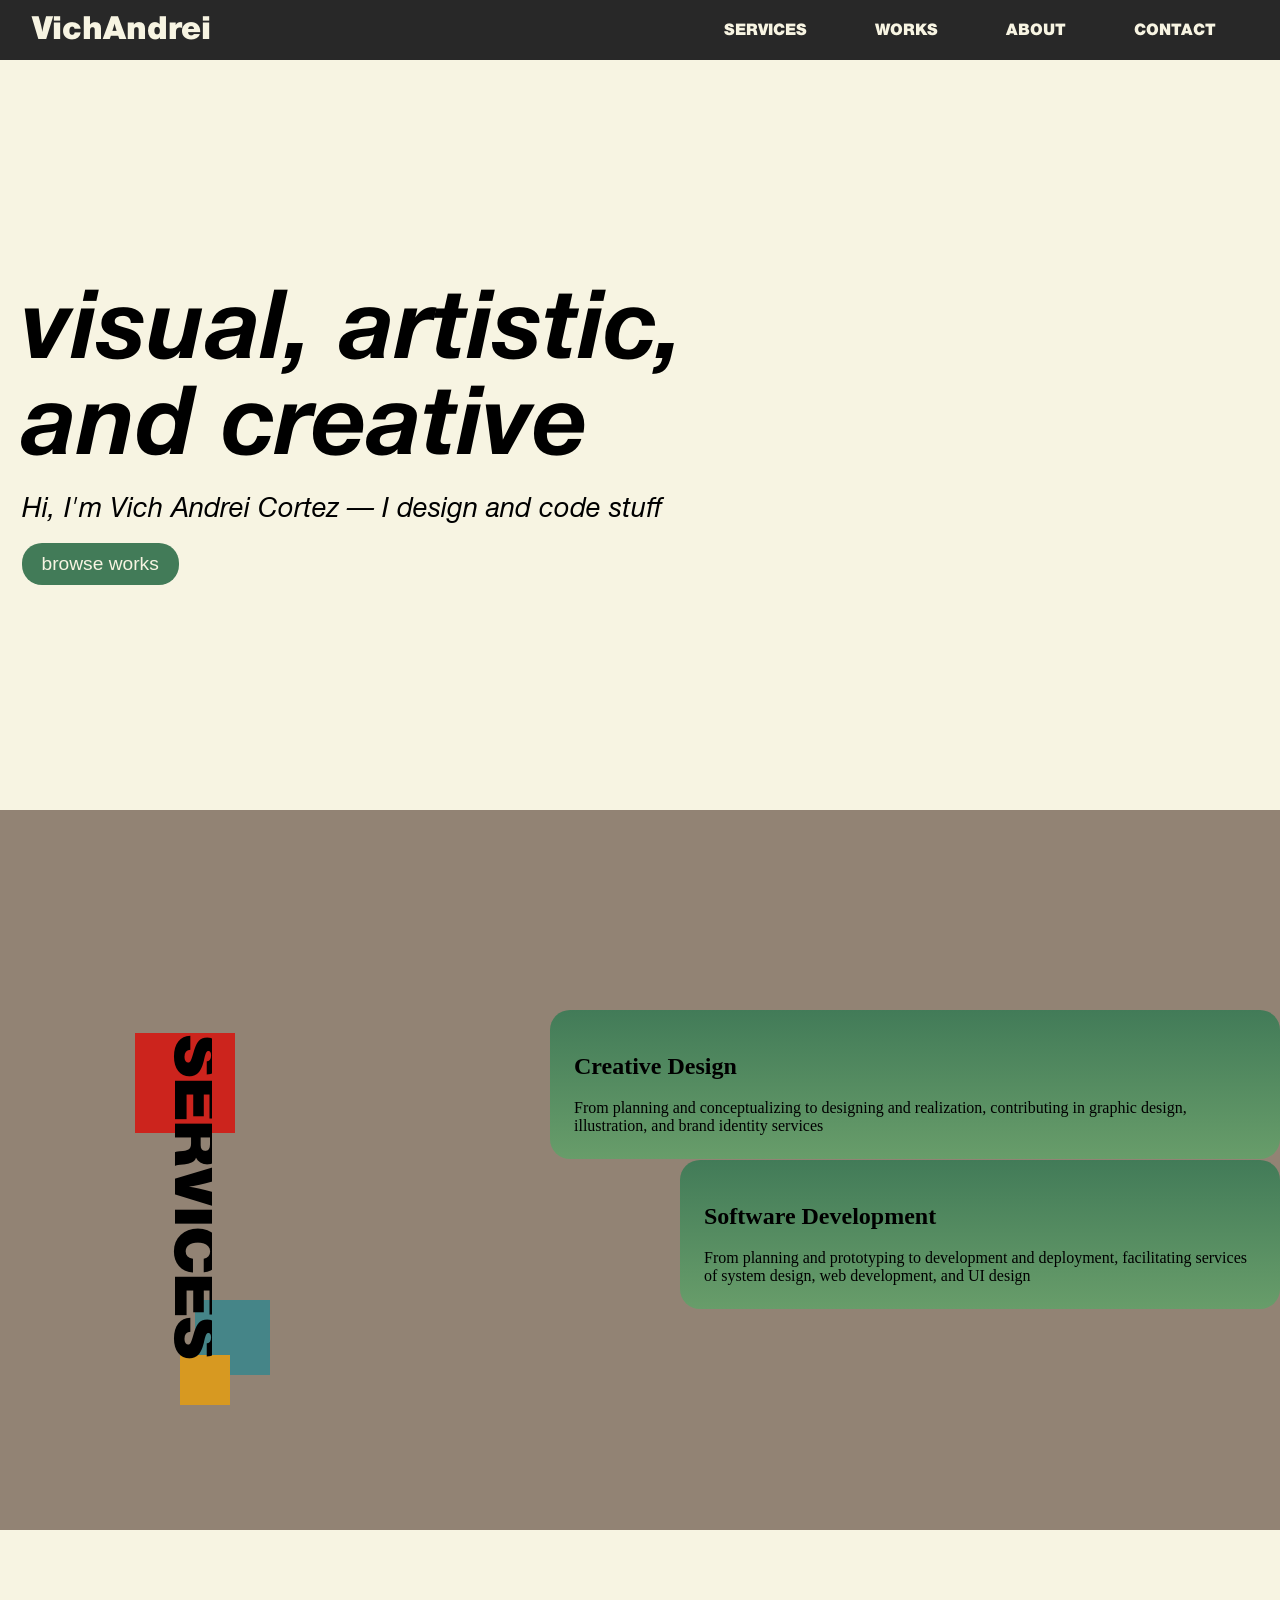
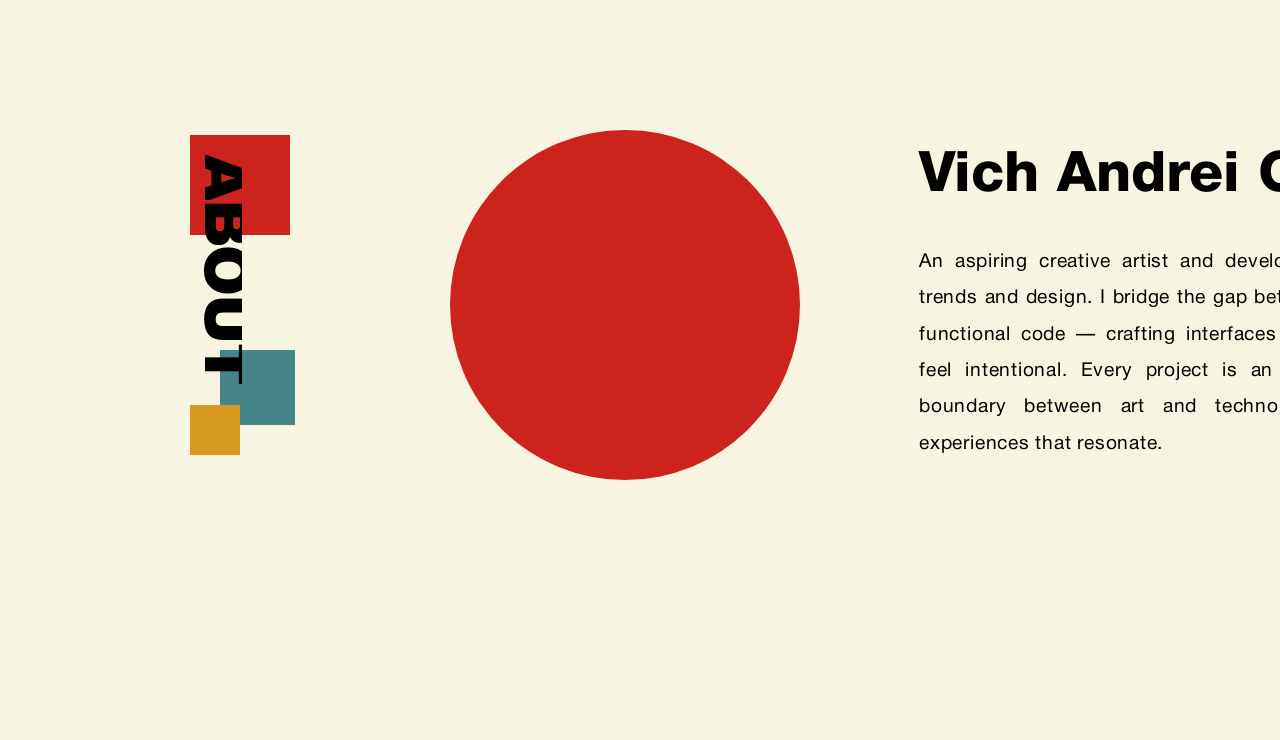
==== index.html @ d55dac96 "linked navbar to destinations with basic styling" ====
<!DOCTYPE html>
<html lang="en">
    <head>
        <meta charset="UTF-8">
        <meta name="viewport" content="width=device-width, initial-scale=1.0">
        <title>VichAndrei | Portfolio</title>
        <link rel="stylesheet" href="css/main.css">
    </head>
    <body>
        <div class="navbar">
            <div class="navbar__wordmark"><a href="index.html">VichAndrei</a></div>

            <div class="navbar__links">
                <a class="navbar__link" href="#services">SERVICES</a>
                <a class="navbar__link" href="works.html">WORKS</a>
                <a class="navbar__link" href="about.html">ABOUT</a>
                <a class="navbar__link" href="contact.html">CONTACT</a>
            </div>
        </div>

        <section class="hero">
            <div class="hero__text">
                <h1 class="hero__tagline">visual, artistic, <br>and creative</h1>
                <p class="hero__introduction">Hi, I'm Vich Andrei Cortez — I design and code stuff</p>
                <button class="hero__cta" type="button" href="works.html">browse works</button>
            </div>
            <div class="hero__pfp"></div>
        </section>

        <section class="services" id="services">
            <div class="services__container">
                <div class="shape shape--1"></div>
                <div class="shape shape--2"></div>
                <div class="shape shape--3"></div>
                <h1 class="services__header">
                    <span><span>S</span></span>
                    <span><span>E</span></span>
                    <span><span>R</span></span>
                    <span><span>V</span></span>
                    <span><span>I</span></span>
                    <span><span>C</span></span>
                    <span><span>E</span></span>
                    <span><span>S</span></span>
                </h1>
            </div>

            <div class="services__offered service__1">
                <h2 class="service__title">Creative Design</h2>
                <p class="service__description">From planning and conceptualizing to designing and realization, contributing in graphic design, illustration, and brand identity services</p>
            </div>

            <div class="services__offered service__2">
                <h2 class="service__title">Software Development</h2>
                <p class="service__description">From planning and prototyping to development and deployment, facilitating services of system design, web development, and UI design</p>
            </div>
        </section>

        <section class="about" id="about">
            <div class="about__container">
                <div class="shape shape--1"></div>
                <div class="shape shape--2"></div>
                <div class="shape shape--3"></div>
                <h1 class="about__header">
                    <span><span>A</span></span>
                    <span><span>B</span></span>
                    <span><span>O</span></span>
                    <span><span>U</span></span>
                    <span><span>T</span></span>
                </h1>
            </div>
            <div class="about__pfp"></div>
            <div class="about__description">
                <div class="about__name">Vich Andrei Cortez</div>
                <div class="about__information">
                    <p>An aspiring creative artist and developer well-versed in digital trends and design. I bridge the gap between aesthetic vision and functional code — crafting interfaces that don't just work, but feel intentional. Every project is an opportunity to push the boundary between art and technology, turning ideas into experiences that resonate.</p>
                </div>
            </div>
        </section>

    </body>
</html>
---- css/main.css ----
@import "./variables.css";
@import "../assets/fonts/helvetica.css";
@import "./components/navbar.css";
@import "./tailwind.css";


/* 
########################################
########################################
Index
########################################
######################################## 
*/


/* 
########################################
HERO
####################################### 
*/

.hero {
  background-color: var(--mode-bg-0-s);
  min-height: calc(90vh - 60px);
  display: flex;
  justify-content: center;
  align-items: center;
  font-family: "Helvetica Neue", sans-serif;
  font-weight: 900;
}

.hero__tagline {
  font-size: 6rem;
  font-style: italic;
}

.hero__introduction {
  font-size: 1.7rem;
  font-style: italic;
  font-weight: 400;
  padding: 20px 20px 20px 0px;
}

.hero__cta {
  background-color: var(--mode-aqua);
  border-radius: 20px;
  border: none;
  color: var(--mode-bg-0-s);
  font-size: 1.2rem;
  padding: 10px 20px;
}

.hero__cta:hover{
  background-color: var(--abs-neutral-aqua);
}

.hero__pfp {
  width: 500px;
  height: 700px;
  padding-left: 75px;
}

/* 
########################################
SERVICES
####################################### 
*/

.services {
  /* background-color: var(--mode-bg-0-s); */
  background-color: var(--abs-gray-24);
  min-height: 80vh;
  position: relative;
}

.services__header { 
  display: flex;
  flex-direction: row;
  font-family: "Helvetica Neue", sans-serif;
  font-weight: 900;
  font-size: 4rem;
  letter-spacing: -0.02em;
  text-align: left;
  padding-left: 150px;
  position: relative;
  writing-mode: vertical-rl;
  z-index: 2;
}

.shape {
  height: 100px;
  position: relative;
  width: 100px;
}

.shape--1 {
  background-color: var(--abs-neutral-red);
  left: 135px;
  top: 223px;
  z-index: 0;
}

.shape--2 {
  background-color: var(--abs-neutral-blue);
  left: 195px;
  top: 390px;
  height: 75px;
  width: 75px;
  z-index: 1; 
}

.shape--3 {
  background-color: var(--abs-neutral-yellow);
  left: 180px;
  top: 370px;
  height: 50px;
  width: 50px;
  z-index: 1; 
}

.services__header > span {
  display: inline-block;
  overflow: hidden;
  position: relative;
  vertical-align: top;
}

.services__header > span > span {
  display: block;
  transform: translateX(17%);
}

.services__offered {
  /* background-color: var(--mode-aqua); */
  background-image: linear-gradient(to top, var(--abs-neutral-aqua), var(--mode-aqua));
  border-radius: 20px;
  max-width: 750px;
  max-height: 350px;
  padding: 1.5rem;
}

.service__title {
  padding: 1.2rem;
  padding-left: 0;
}

.service__1 {
  position: absolute;
  left: 550px;
  top: 200px;
}

.service__2 {
  position: absolute;
  left: 680px;
  top: 350px;
}

/* 
########################################
ABOUT
####################################### 
*/

.about {
  background-color: var(--mode-bg-0-s);
  min-height: 90vh;
  position: relative;
}

.about__header { 
  display: flex;
  flex-direction: row;
  font-family: "Helvetica Neue", sans-serif;
  font-weight: 900;
  font-size: 4rem;
  letter-spacing: -0.02em;
  text-align: left;
  padding-left: 180px;
  position: relative;
  writing-mode: vertical-rl;
  z-index: 2;
}


.about__header > span {
  display: inline-block;
  overflow: hidden;
  position: relative;
  vertical-align: top;
}

.about__header > span > span {
  display: block;
  transform: translateX(17%);
}

.about__container > .shape--1 {
  left: 190px;
  top: 205px;
}

.about__container > .shape--2 {
  left: 220px;
  top: 320px;
}

.about__container > .shape--3 {
  left: 190px;
  top: 300px;
}

.about__pfp {
  background-color: var(--abs-neutral-red);
  border-radius: 50%;
  height: 350px;
  left: 450px;
  top: 200px;
  width: 350px;
  position: absolute;
}

.about__description {
  /* background-color: var(--abs-neutral-red); */
  position: absolute;
  top: 200px;
  left: 900px;
  width: 645px;
  height: 500px;
}

.about__name {
  padding: 1.2rem;
  /* padding-left: 0; */
  font-family: "Helvetica Neue", sans-serif;
  font-weight: 800;
  font-size: 3.5rem;
}

.about__information {
  font-family: "Helvetica Neue", sans-serif;
  font-size: 1.2rem;
  font-weight: 400;
  letter-spacing: 0.04em;
  line-height: 1.9em;
  padding: 1.2rem;
  text-align: justify;
}
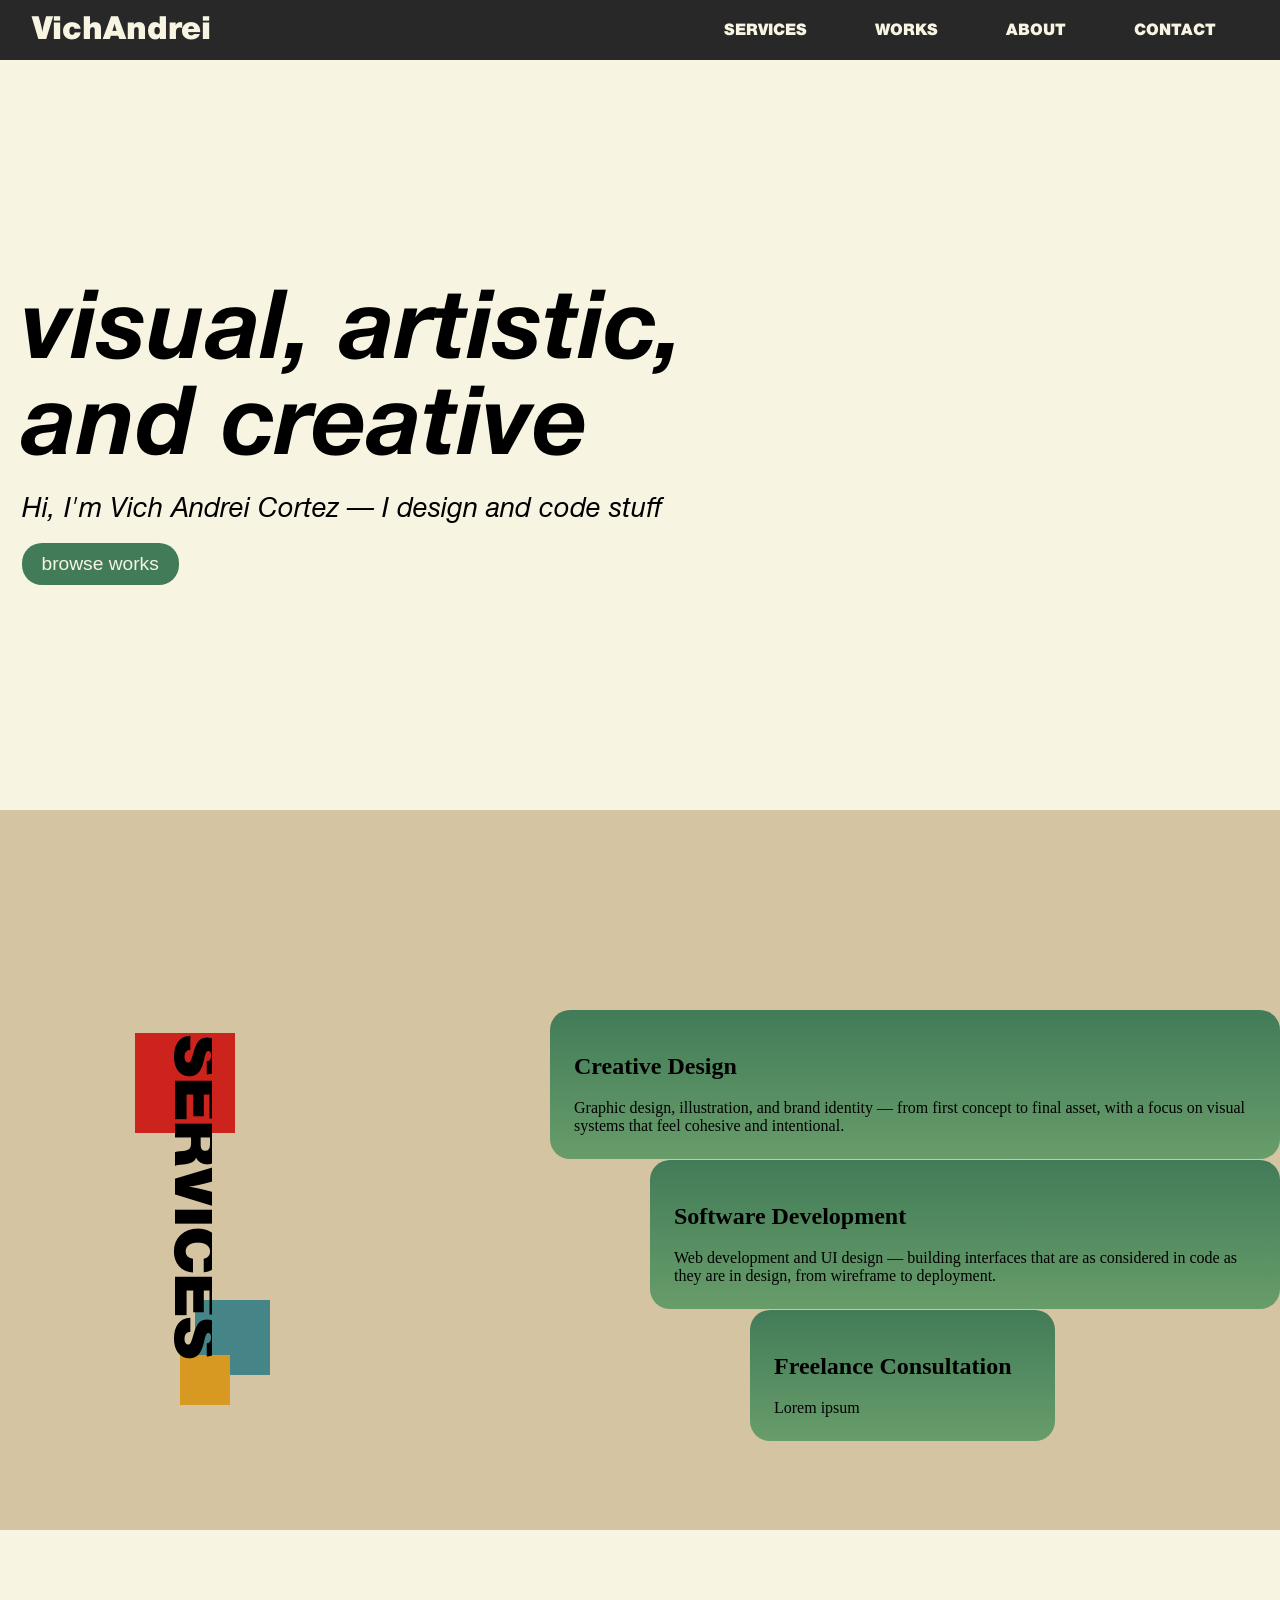
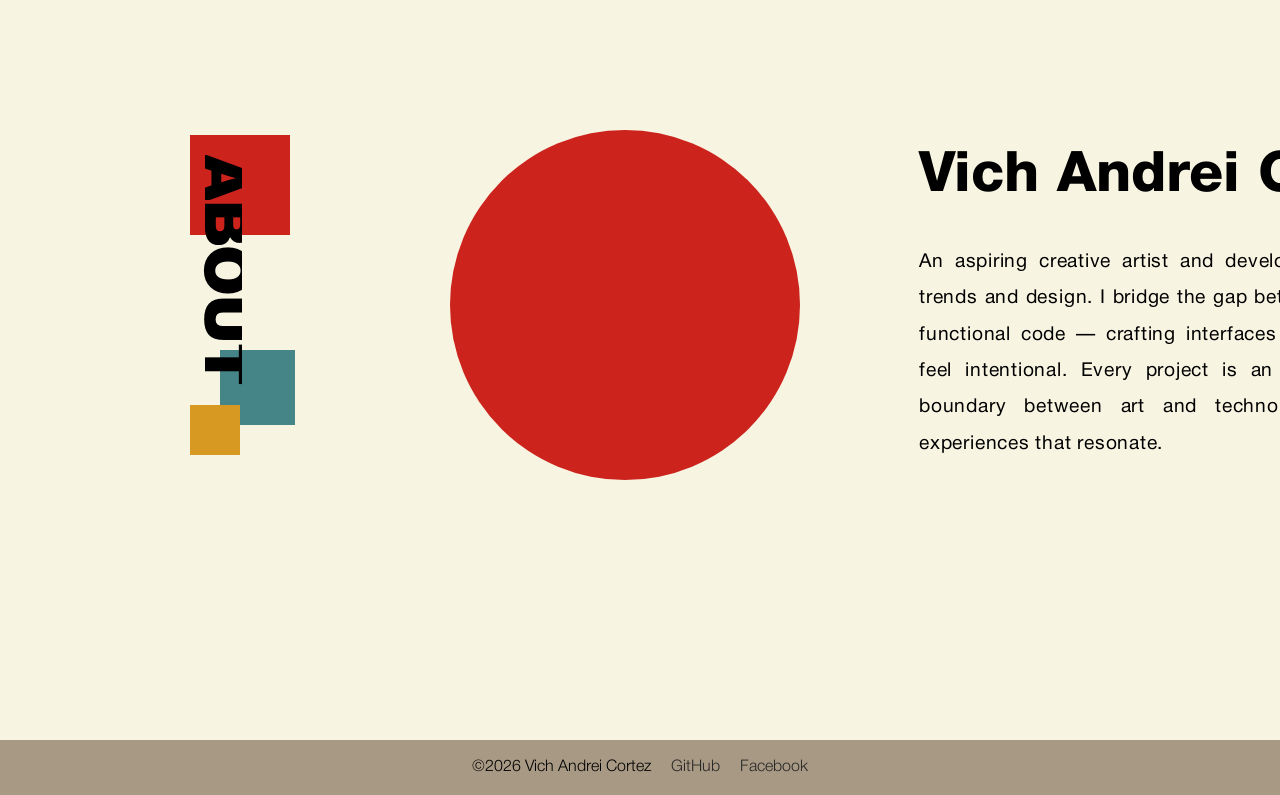
==== commit 0b3472f3: "added basic mini-footer w/o links" ====
--- a/index.html
+++ b/index.html
@@ -46,13 +46,19 @@
 
             <div class="services__offered service__1">
                 <h2 class="service__title">Creative Design</h2>
-                <p class="service__description">From planning and conceptualizing to designing and realization, contributing in graphic design, illustration, and brand identity services</p>
+                <p class="service__description">Graphic design, illustration, and brand identity — from first concept to final asset, with a focus on visual systems that feel cohesive and intentional.</p>
             </div>
 
             <div class="services__offered service__2">
                 <h2 class="service__title">Software Development</h2>
-                <p class="service__description">From planning and prototyping to development and deployment, facilitating services of system design, web development, and UI design</p>
+                <p class="service__description">Web development and UI design — building interfaces that are as considered in code as they are in design, from wireframe to deployment.</p>
             </div>
+
+            <div class="services__offered service__3">
+                <h2 class="service__title">Freelance Consultation</h2>
+                <p class="service__description">Lorem ipsum</p>
+            </div>
+            
         </section>
 
         <section class="about" id="about">
@@ -77,5 +83,19 @@
             </div>
         </section>
 
+        <section class="contact">
+
+        </section>
+
+        <footer class="footer">
+            <div class="footer__container">
+                <span>
+                    <span>©2026 Vich Andrei Cortez</span>
+                    <a class="footer__links" href="">GitHub</a>
+                    <a class="footer__links" href="">Facebook</a>
+                </span>
+            </div>
+        </footer>
+
     </body>
 </html>
--- a/css/main.css
+++ b/css/main.css
@@ -68,7 +68,7 @@
 
 .services {
   /* background-color: var(--mode-bg-0-s); */
-  background-color: var(--abs-gray-24);
+  background-color: var(--mode-bg-2);
   min-height: 80vh;
   position: relative;
 }
@@ -152,8 +152,14 @@
 
 .service__2 {
   position: absolute;
-  left: 680px;
+  left: 650px;
   top: 350px;
+}
+
+.service__3 {
+  position: absolute;
+  left: 750px;
+  top: 500px;
 }
 
 /* 
@@ -245,4 +251,32 @@
   line-height: 1.9em;
   padding: 1.2rem;
   text-align: justify;
+}
+
+/* 
+########################################
+MINI-FOOTER
+####################################### 
+*/
+
+.footer {
+  background-color: var(--mode-bg-4);
+  font-family: "Helvetica Neue", sans-serif;
+  font-size: 1rem;
+  font-weight: 300;
+}
+
+.footer__container > span{
+  display: flex;
+  justify-content: center;
+  padding: 10px;
+}
+
+.footer__container > span > *{
+  margin: 10px;
+}
+
+.footer__links {
+  text-decoration: none;
+  color: var(--mode-fg-0);
 }
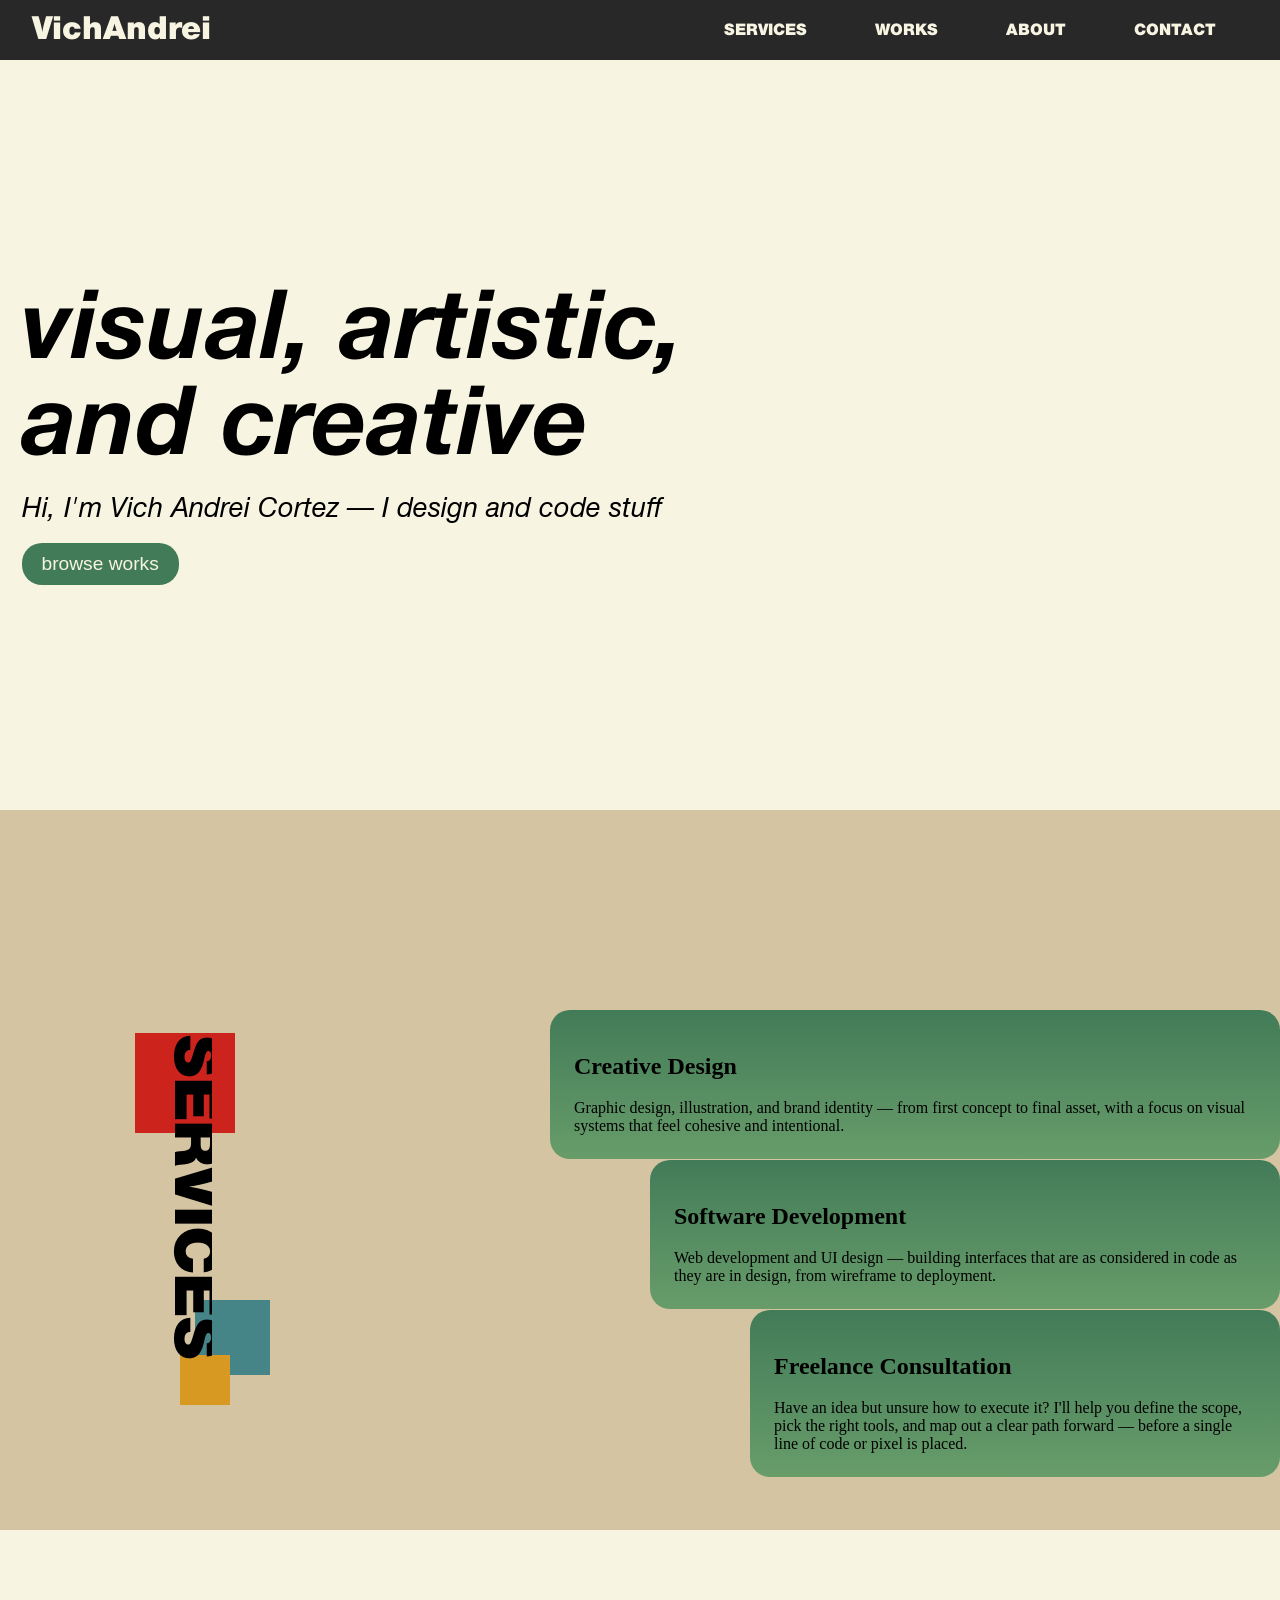
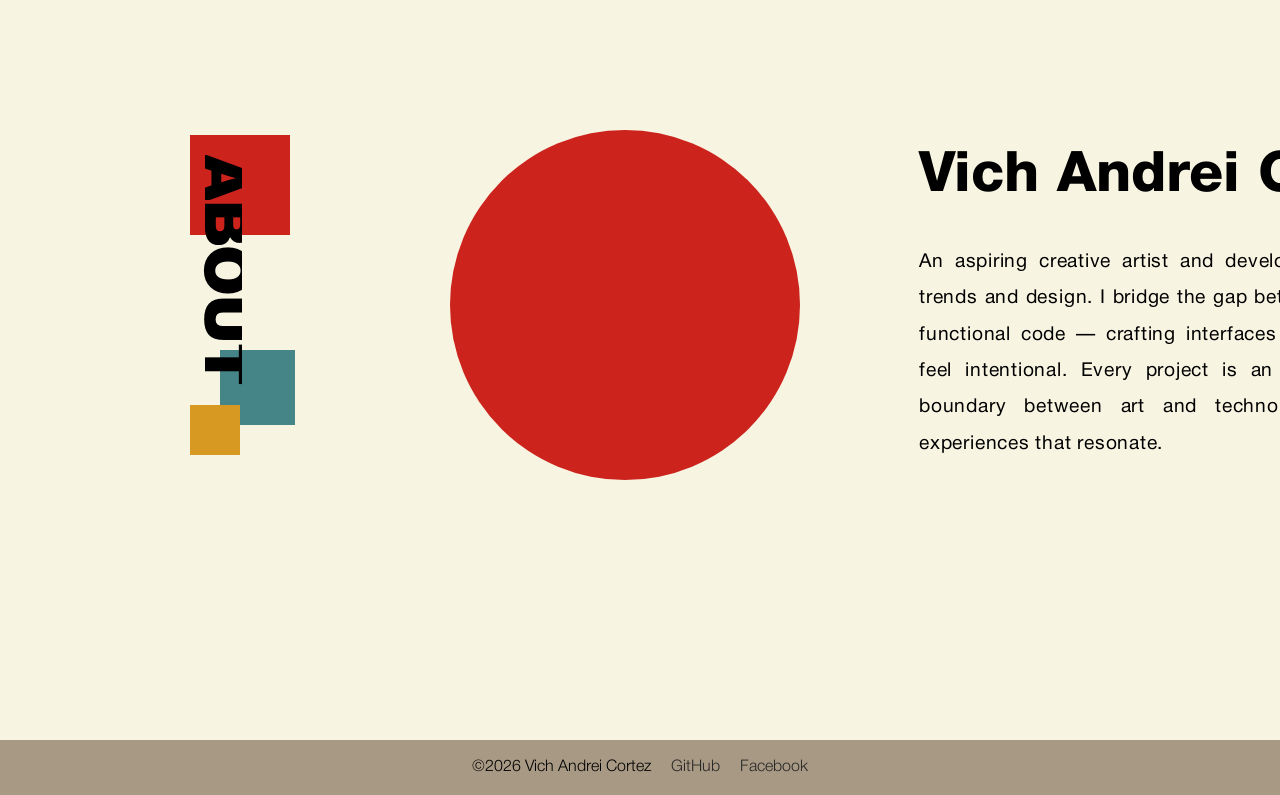
==== commit 5d109504: "relinked navbar to proper index.html location" ====
--- a/index.html
+++ b/index.html
@@ -11,7 +11,7 @@
             <div class="navbar__wordmark"><a href="index.html">VichAndrei</a></div>
 
             <div class="navbar__links">
-                <a class="navbar__link" href="#services">SERVICES</a>
+                <a class="navbar__link" href="index.html#services">SERVICES</a>
                 <a class="navbar__link" href="works.html">WORKS</a>
                 <a class="navbar__link" href="about.html">ABOUT</a>
                 <a class="navbar__link" href="contact.html">CONTACT</a>
@@ -56,7 +56,7 @@
 
             <div class="services__offered service__3">
                 <h2 class="service__title">Freelance Consultation</h2>
-                <p class="service__description">Lorem ipsum</p>
+                <p class="service__description">Have an idea but unsure how to execute it? I'll help you define the scope, pick the right tools, and map out a clear path forward — before a single line of code or pixel is placed.</p>
             </div>
             
         </section>
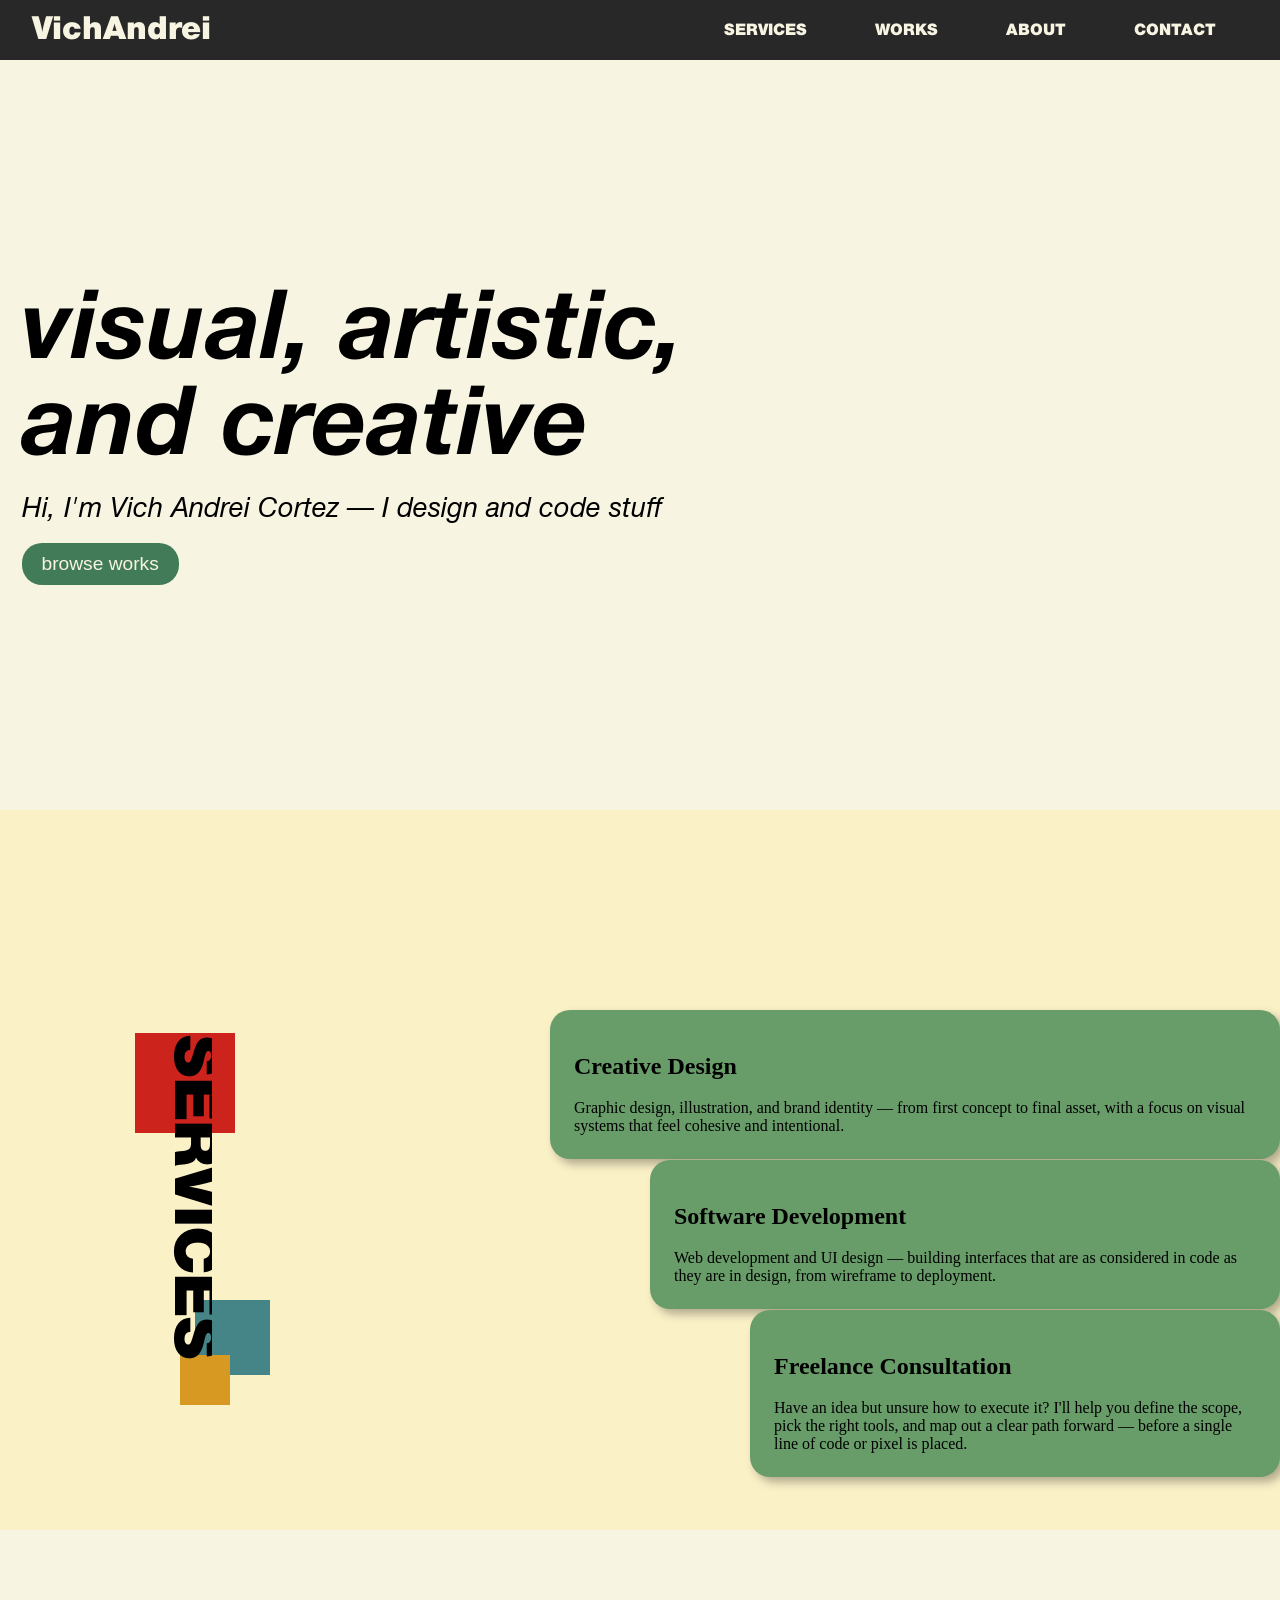
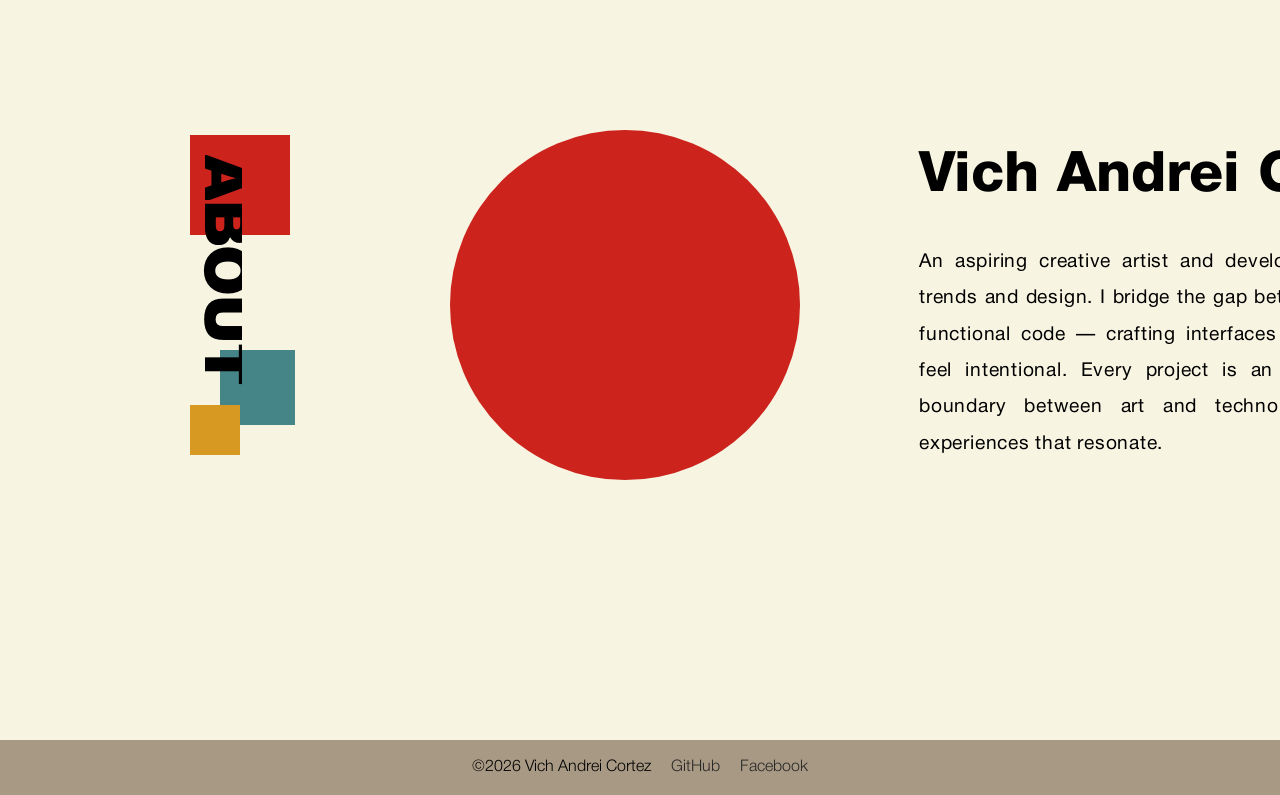
==== commit cf617bfa: "linked hero section's cta button" ====
--- a/index.html
+++ b/index.html
@@ -1,101 +1,111 @@
 <!DOCTYPE html>
 <html lang="en">
-    <head>
-        <meta charset="UTF-8">
-        <meta name="viewport" content="width=device-width, initial-scale=1.0">
-        <title>VichAndrei | Portfolio</title>
-        <link rel="stylesheet" href="css/main.css">
-    </head>
-    <body>
-        <div class="navbar">
-            <div class="navbar__wordmark"><a href="index.html">VichAndrei</a></div>
 
-            <div class="navbar__links">
-                <a class="navbar__link" href="index.html#services">SERVICES</a>
-                <a class="navbar__link" href="works.html">WORKS</a>
-                <a class="navbar__link" href="about.html">ABOUT</a>
-                <a class="navbar__link" href="contact.html">CONTACT</a>
+<head>
+    <meta charset="UTF-8">
+    <meta name="viewport" content="width=device-width, initial-scale=1.0">
+    <title>VichAndrei | Portfolio</title>
+    <link rel="stylesheet" href="css/main.css">
+</head>
+
+<body>
+    <div class="navbar">
+        <div class="navbar__wordmark"><a href="index.html">VichAndrei</a></div>
+
+        <div class="navbar__links">
+            <a class="navbar__link" href="index.html#services">SERVICES</a>
+            <a class="navbar__link" href="works.html">WORKS</a>
+            <a class="navbar__link" href="about.html">ABOUT</a>
+            <a class="navbar__link" href="contact.html">CONTACT</a>
+        </div>
+    </div>
+
+    <section class="hero">
+        <div class="hero__text">
+            <h1 class="hero__tagline">visual, artistic, <br>and creative</h1>
+            <p class="hero__introduction">Hi, I'm Vich Andrei Cortez — I design and code stuff</p>
+            <a href="./works.html"><button class="hero__cta" type="button">browse works</button></a>
+        </div>
+        <div class="hero__pfp"></div>
+    </section>
+
+    <section class="services" id="services">
+        <div class="services__container">
+            <div class="shape shape--1"></div>
+            <div class="shape shape--2"></div>
+            <div class="shape shape--3"></div>
+            <h1 class="services__header">
+                <span><span>S</span></span>
+                <span><span>E</span></span>
+                <span><span>R</span></span>
+                <span><span>V</span></span>
+                <span><span>I</span></span>
+                <span><span>C</span></span>
+                <span><span>E</span></span>
+                <span><span>S</span></span>
+            </h1>
+        </div>
+
+        <div class="services__offered service__1">
+            <h2 class="service__title">Creative Design</h2>
+            <p class="service__description">Graphic design, illustration, and brand identity — from first concept to
+                final asset, with a focus on visual systems that feel cohesive and intentional.</p>
+        </div>
+
+        <div class="services__offered service__2">
+            <h2 class="service__title">Software Development</h2>
+            <p class="service__description">Web development and UI design — building interfaces that are as considered
+                in code as they are in design, from wireframe to deployment.</p>
+        </div>
+
+        <div class="services__offered service__3">
+            <h2 class="service__title">Freelance Consultation</h2>
+            <p class="service__description">Have an idea but unsure how to execute it? I'll help you define the scope,
+                pick the right tools, and map out a clear path forward — before a single line of code or pixel is
+                placed.</p>
+        </div>
+
+    </section>
+
+    <section class="about" id="about">
+        <div class="about__container">
+            <div class="shape shape--1"></div>
+            <div class="shape shape--2"></div>
+            <div class="shape shape--3"></div>
+            <h1 class="about__header">
+                <span><span>A</span></span>
+                <span><span>B</span></span>
+                <span><span>O</span></span>
+                <span><span>U</span></span>
+                <span><span>T</span></span>
+            </h1>
+        </div>
+        <div class="about__pfp"></div>
+        <div class="about__description">
+            <div class="about__name">Vich Andrei Cortez</div>
+            <div class="about__information">
+                <p>An aspiring creative artist and developer well-versed in digital trends and design. I bridge the gap
+                    between aesthetic vision and functional code — crafting interfaces that don't just work, but feel
+                    intentional. Every project is an opportunity to push the boundary between art and technology,
+                    turning ideas into experiences that resonate.</p>
             </div>
         </div>
+    </section>
 
-        <section class="hero">
-            <div class="hero__text">
-                <h1 class="hero__tagline">visual, artistic, <br>and creative</h1>
-                <p class="hero__introduction">Hi, I'm Vich Andrei Cortez — I design and code stuff</p>
-                <button class="hero__cta" type="button" href="works.html">browse works</button>
-            </div>
-            <div class="hero__pfp"></div>
-        </section>
+    <section class="contact">
 
-        <section class="services" id="services">
-            <div class="services__container">
-                <div class="shape shape--1"></div>
-                <div class="shape shape--2"></div>
-                <div class="shape shape--3"></div>
-                <h1 class="services__header">
-                    <span><span>S</span></span>
-                    <span><span>E</span></span>
-                    <span><span>R</span></span>
-                    <span><span>V</span></span>
-                    <span><span>I</span></span>
-                    <span><span>C</span></span>
-                    <span><span>E</span></span>
-                    <span><span>S</span></span>
-                </h1>
-            </div>
+    </section>
 
-            <div class="services__offered service__1">
-                <h2 class="service__title">Creative Design</h2>
-                <p class="service__description">Graphic design, illustration, and brand identity — from first concept to final asset, with a focus on visual systems that feel cohesive and intentional.</p>
-            </div>
+    <footer class="footer">
+        <div class="footer__container">
+            <span>
+                <span>©2026 Vich Andrei Cortez</span>
+                <a class="footer__links" href="">GitHub</a>
+                <a class="footer__links" href="">Facebook</a>
+            </span>
+        </div>
+    </footer>
 
-            <div class="services__offered service__2">
-                <h2 class="service__title">Software Development</h2>
-                <p class="service__description">Web development and UI design — building interfaces that are as considered in code as they are in design, from wireframe to deployment.</p>
-            </div>
+</body>
 
-            <div class="services__offered service__3">
-                <h2 class="service__title">Freelance Consultation</h2>
-                <p class="service__description">Have an idea but unsure how to execute it? I'll help you define the scope, pick the right tools, and map out a clear path forward — before a single line of code or pixel is placed.</p>
-            </div>
-            
-        </section>
-
-        <section class="about" id="about">
-            <div class="about__container">
-                <div class="shape shape--1"></div>
-                <div class="shape shape--2"></div>
-                <div class="shape shape--3"></div>
-                <h1 class="about__header">
-                    <span><span>A</span></span>
-                    <span><span>B</span></span>
-                    <span><span>O</span></span>
-                    <span><span>U</span></span>
-                    <span><span>T</span></span>
-                </h1>
-            </div>
-            <div class="about__pfp"></div>
-            <div class="about__description">
-                <div class="about__name">Vich Andrei Cortez</div>
-                <div class="about__information">
-                    <p>An aspiring creative artist and developer well-versed in digital trends and design. I bridge the gap between aesthetic vision and functional code — crafting interfaces that don't just work, but feel intentional. Every project is an opportunity to push the boundary between art and technology, turning ideas into experiences that resonate.</p>
-                </div>
-            </div>
-        </section>
-
-        <section class="contact">
-
-        </section>
-
-        <footer class="footer">
-            <div class="footer__container">
-                <span>
-                    <span>©2026 Vich Andrei Cortez</span>
-                    <a class="footer__links" href="">GitHub</a>
-                    <a class="footer__links" href="">Facebook</a>
-                </span>
-            </div>
-        </footer>
-
-    </body>
 </html>
--- a/css/main.css
+++ b/css/main.css
@@ -50,7 +50,7 @@
   padding: 10px 20px;
 }
 
-.hero__cta:hover{
+.hero__cta:hover {
   background-color: var(--abs-neutral-aqua);
 }
 
@@ -68,12 +68,12 @@
 
 .services {
   /* background-color: var(--mode-bg-0-s); */
-  background-color: var(--mode-bg-2);
+  background-color: var(--mode-bg-0);
   min-height: 80vh;
   position: relative;
 }
 
-.services__header { 
+.services__header {
   display: flex;
   flex-direction: row;
   font-family: "Helvetica Neue", sans-serif;
@@ -106,7 +106,7 @@
   top: 390px;
   height: 75px;
   width: 75px;
-  z-index: 1; 
+  z-index: 1;
 }
 
 .shape--3 {
@@ -115,28 +115,29 @@
   top: 370px;
   height: 50px;
   width: 50px;
-  z-index: 1; 
-}
-
-.services__header > span {
+  z-index: 1;
+}
+
+.services__header>span {
   display: inline-block;
   overflow: hidden;
   position: relative;
   vertical-align: top;
 }
 
-.services__header > span > span {
+.services__header>span>span {
   display: block;
   transform: translateX(17%);
 }
 
 .services__offered {
-  /* background-color: var(--mode-aqua); */
-  background-image: linear-gradient(to top, var(--abs-neutral-aqua), var(--mode-aqua));
+  background-color: var(--abs-neutral-aqua);
+  /* background-image: linear-gradient(to top, var(--abs-neutral-aqua), var(--mode-aqua)); */
   border-radius: 20px;
   max-width: 750px;
   max-height: 350px;
   padding: 1.5rem;
+  box-shadow: 5px 5px 10px rgba(0, 0, 0, 0.3);
 }
 
 .service__title {
@@ -174,7 +175,7 @@
   position: relative;
 }
 
-.about__header { 
+.about__header {
   display: flex;
   flex-direction: row;
   font-family: "Helvetica Neue", sans-serif;
@@ -189,29 +190,29 @@
 }
 
 
-.about__header > span {
+.about__header>span {
   display: inline-block;
   overflow: hidden;
   position: relative;
   vertical-align: top;
 }
 
-.about__header > span > span {
+.about__header>span>span {
   display: block;
   transform: translateX(17%);
 }
 
-.about__container > .shape--1 {
+.about__container>.shape--1 {
   left: 190px;
   top: 205px;
 }
 
-.about__container > .shape--2 {
+.about__container>.shape--2 {
   left: 220px;
   top: 320px;
 }
 
-.about__container > .shape--3 {
+.about__container>.shape--3 {
   left: 190px;
   top: 300px;
 }
@@ -266,13 +267,13 @@
   font-weight: 300;
 }
 
-.footer__container > span{
+.footer__container>span {
   display: flex;
   justify-content: center;
   padding: 10px;
 }
 
-.footer__container > span > *{
+.footer__container>span>* {
   margin: 10px;
 }
 
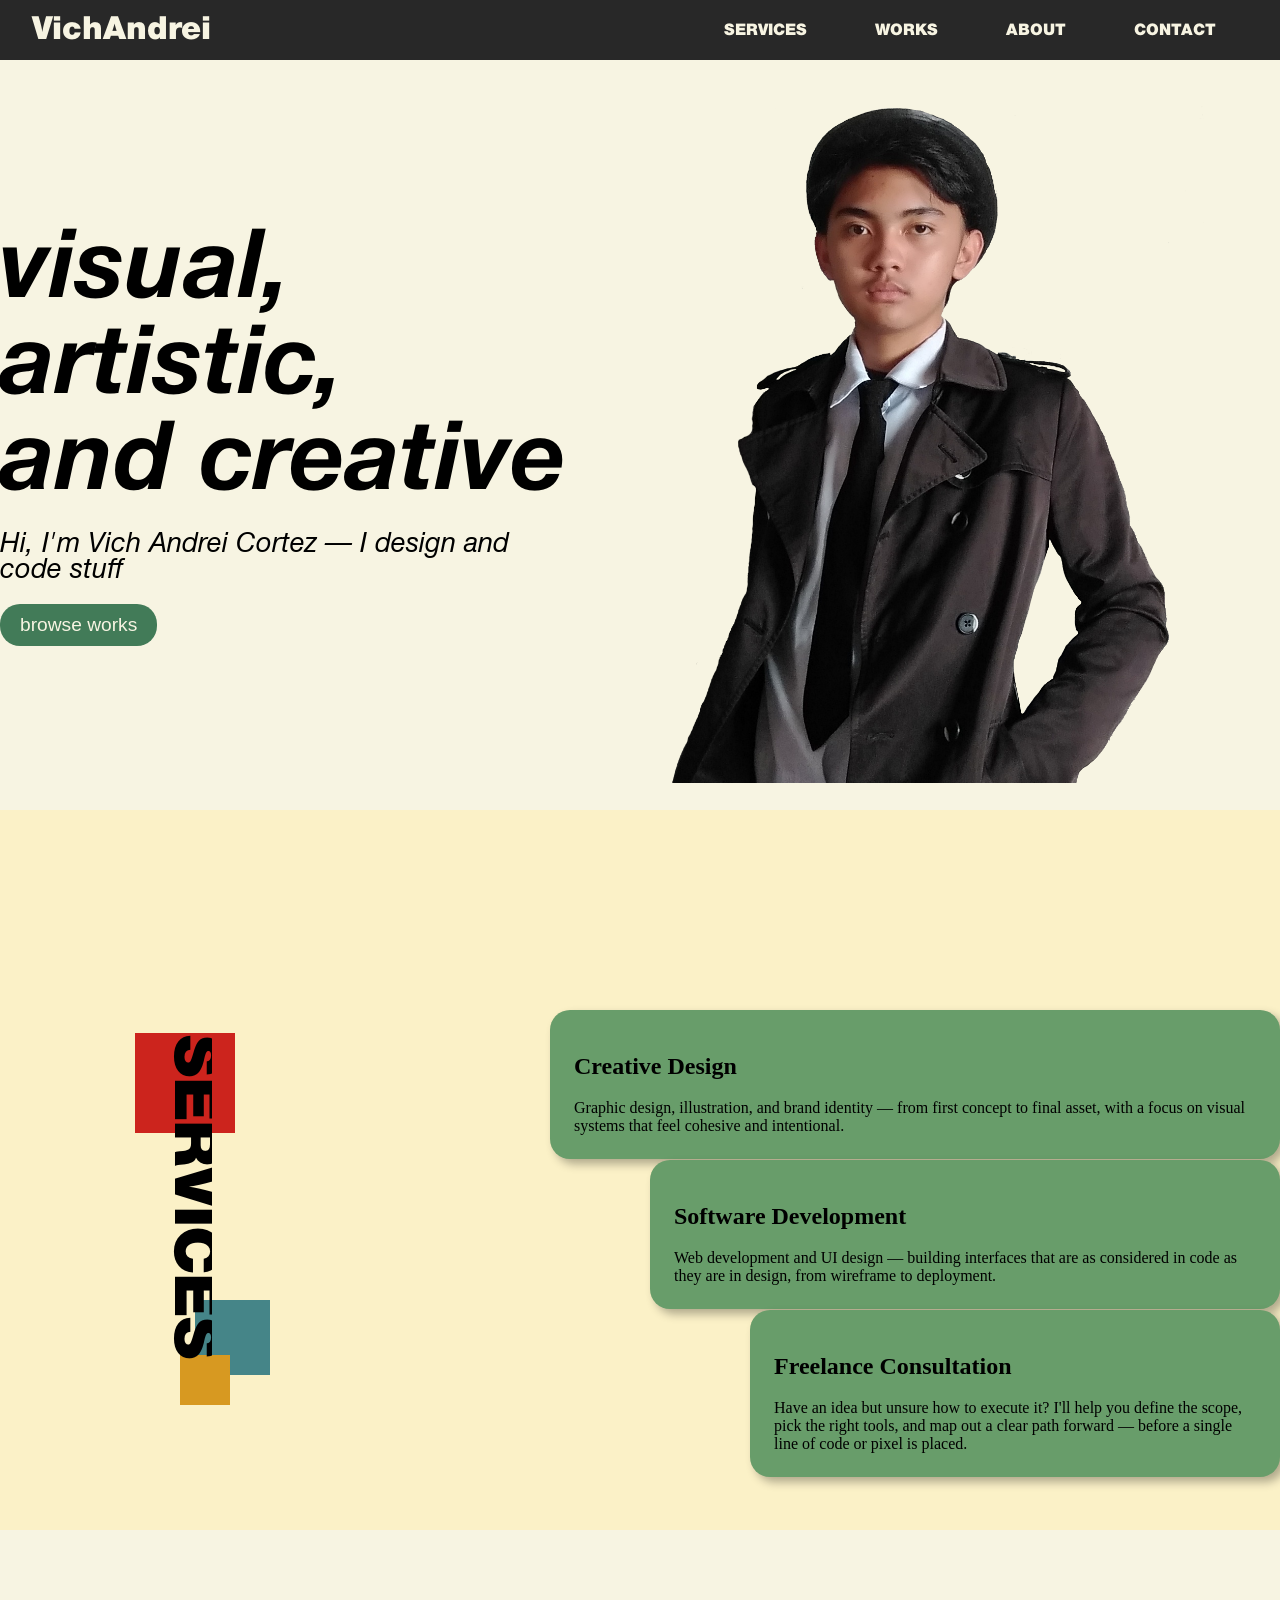
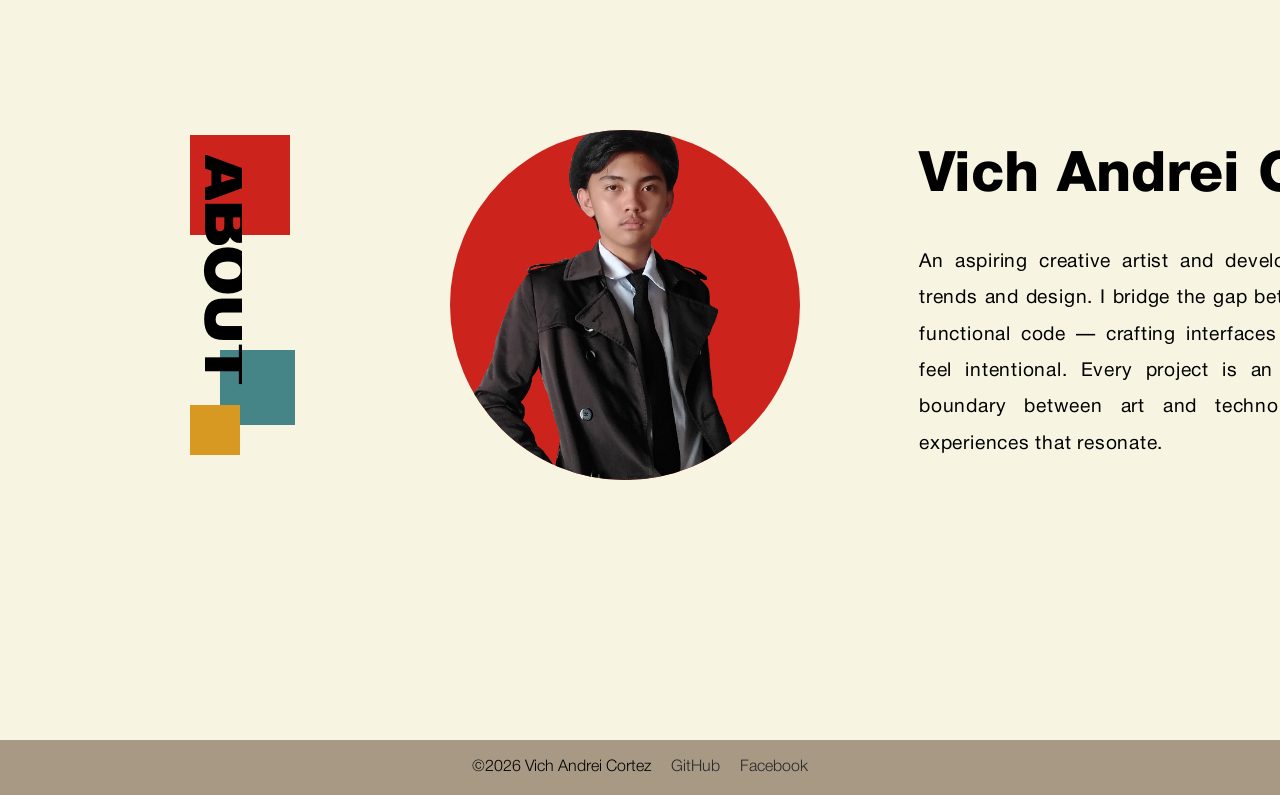
==== commit d697a752: "added a picture of me to relevant pages" ====
--- a/index.html
+++ b/index.html
@@ -26,7 +26,9 @@
             <p class="hero__introduction">Hi, I'm Vich Andrei Cortez — I design and code stuff</p>
             <a href="./works.html"><button class="hero__cta" type="button">browse works</button></a>
         </div>
-        <div class="hero__pfp"></div>
+        <div class="hero__pfp">
+            <img src="./assets/img/pfp_sm.png" alt="VichAndrei">
+        </div>
     </section>
 
     <section class="services" id="services">
@@ -80,7 +82,9 @@
                 <span><span>T</span></span>
             </h1>
         </div>
-        <div class="about__pfp"></div>
+        <div class="about__pfp"> 
+            <img src="./assets/img/pfp_sm.png" alt="VichAndrei">
+        </div>
         <div class="about__description">
             <div class="about__name">Vich Andrei Cortez</div>
             <div class="about__information">
--- a/css/main.css
+++ b/css/main.css
@@ -54,10 +54,11 @@
   background-color: var(--abs-neutral-aqua);
 }
 
-.hero__pfp {
-  width: 500px;
+.hero__pfp > img{
+  width: auto;
   height: 700px;
   padding-left: 75px;
+  transform: scaleX(-1);
 }
 
 /* 
@@ -217,15 +218,17 @@
   top: 300px;
 }
 
-.about__pfp {
+.about__pfp > img {
   background-color: var(--abs-neutral-red);
   border-radius: 50%;
   height: 350px;
   left: 450px;
   top: 200px;
   width: 350px;
-  position: absolute;
-}
+  object-fit: cover;
+  position: absolute;
+}
+
 
 .about__description {
   /* background-color: var(--abs-neutral-red); */
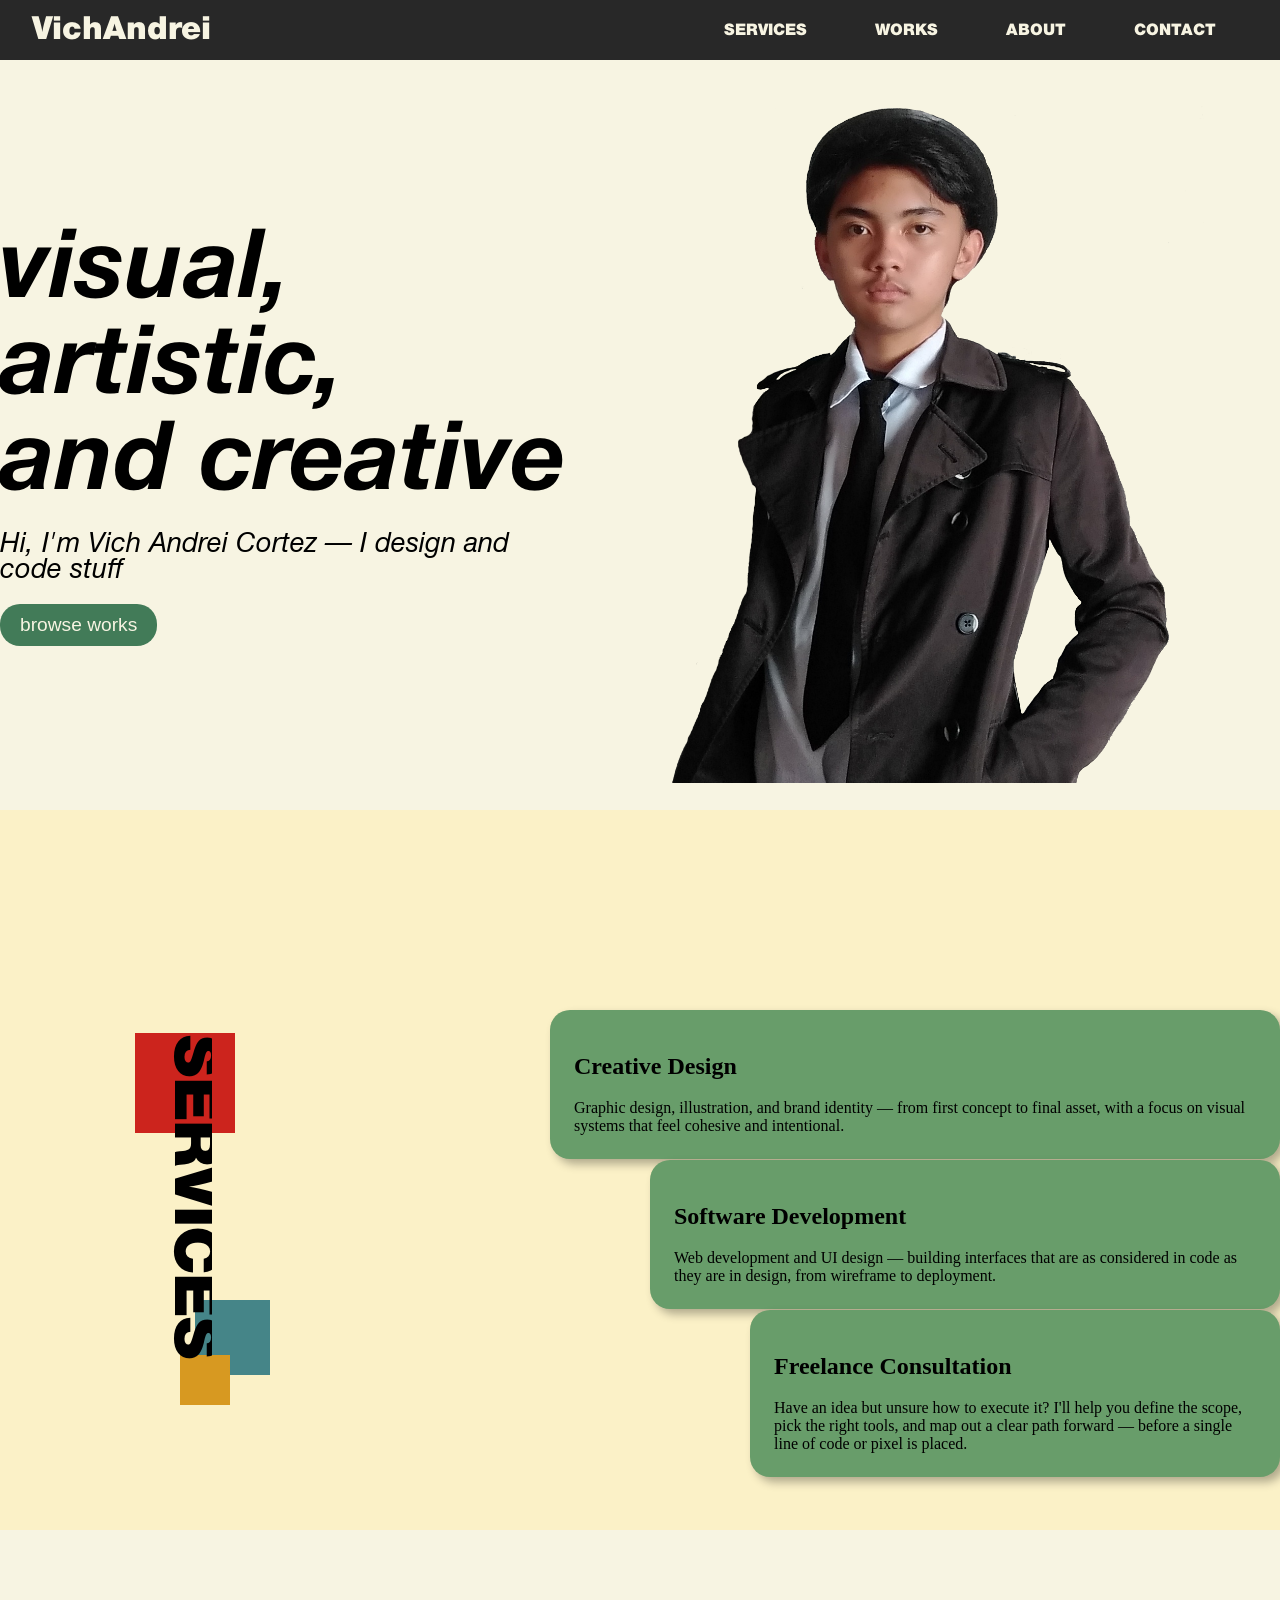
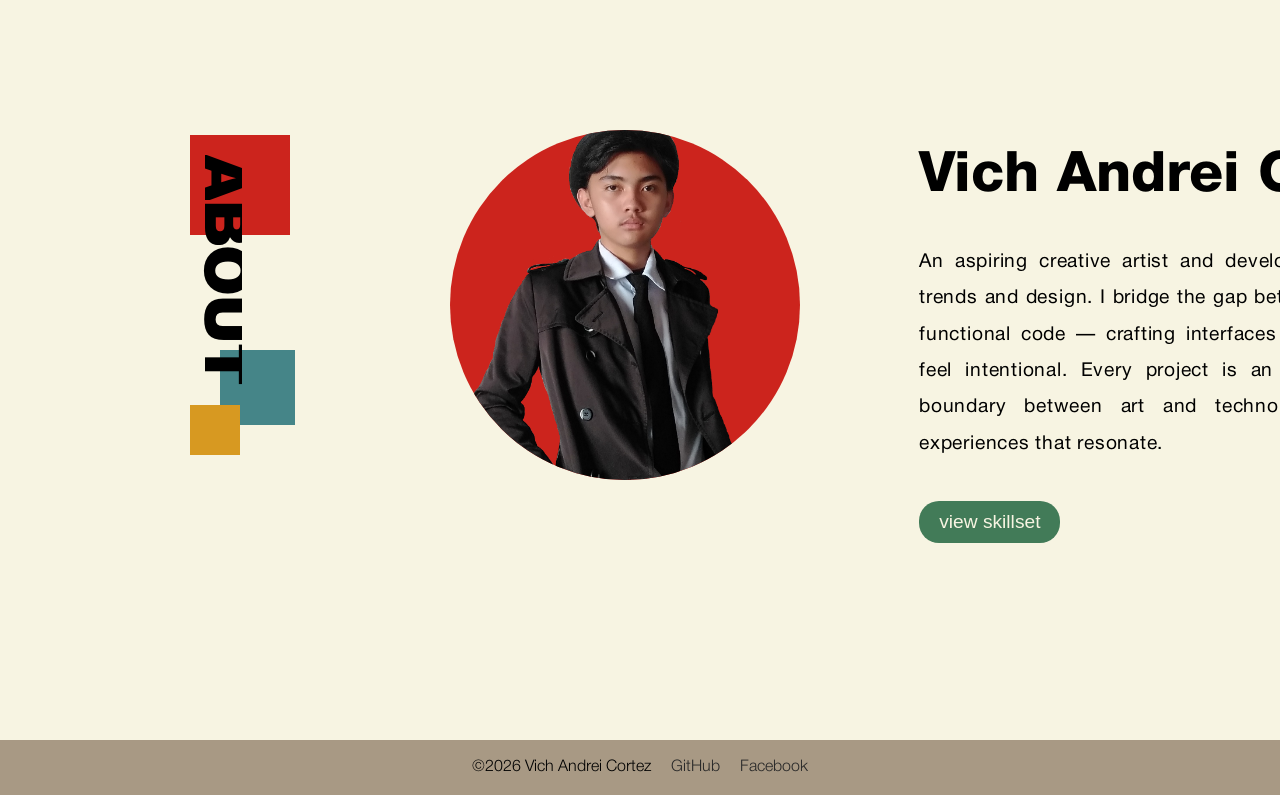
==== commit c548759d: "added 'view skillset' button in about section in index.html" ====
--- a/index.html
+++ b/index.html
@@ -93,6 +93,7 @@
                     intentional. Every project is an opportunity to push the boundary between art and technology,
                     turning ideas into experiences that resonate.</p>
             </div>
+            <a href="./about.html"><button class="about__cta">view skillset</button></a>
         </div>
     </section>
 
--- a/css/main.css
+++ b/css/main.css
@@ -257,6 +257,20 @@
   text-align: justify;
 }
 
+.about__cta {
+  background-color: var(--mode-aqua);
+  border-radius: 20px;
+  border: none;
+  color: var(--mode-bg-0-s);
+  font-size: 1.2rem;
+  margin: 1.2rem;
+  padding: 10px 20px;
+}
+
+.about__cta:hover {
+  background-color: var(--abs-neutral-aqua);
+}
+
 /* 
 ########################################
 MINI-FOOTER
